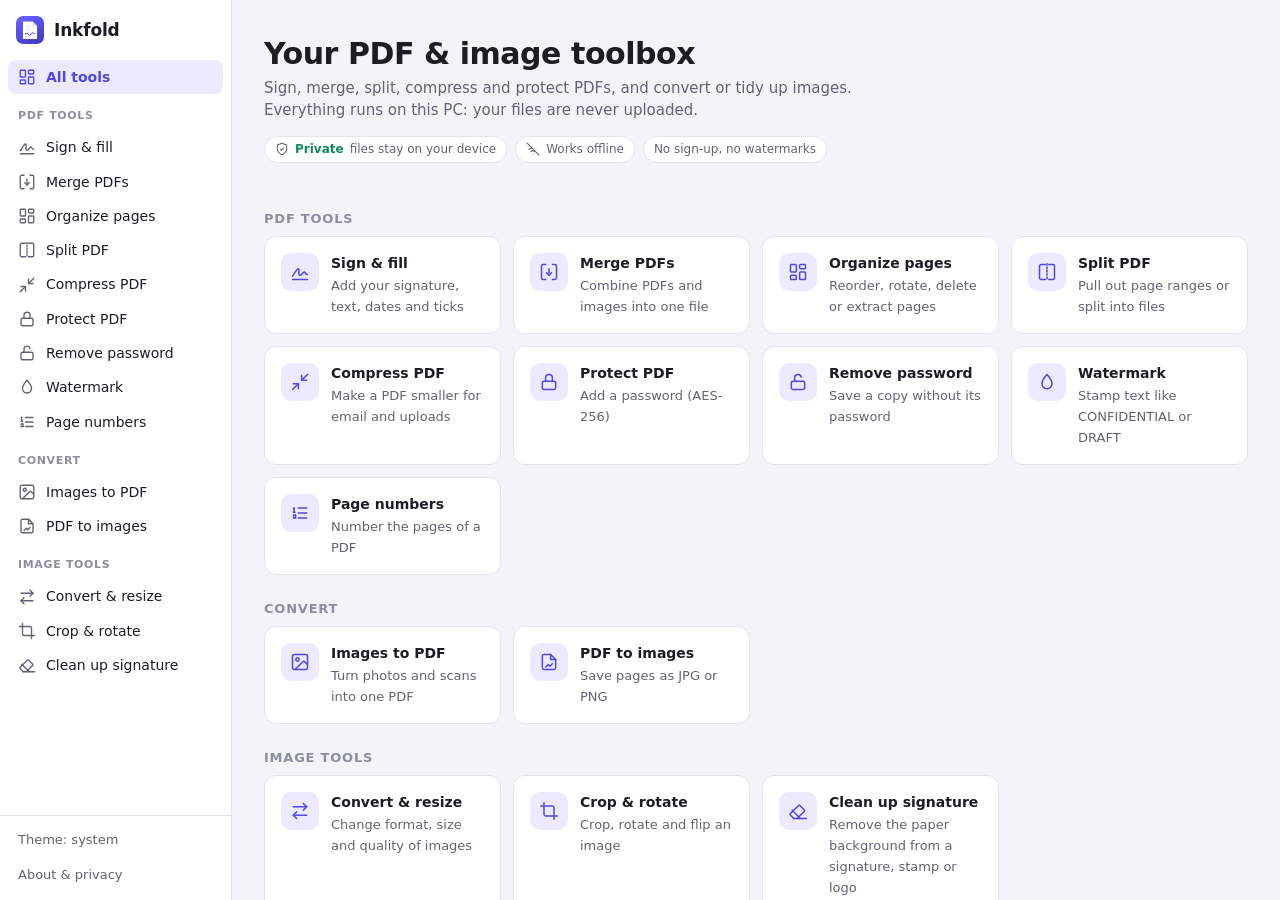
==== index.html @ e1f120ea "Inkfold 1.0.0" ====
<!doctype html>
<html lang="en">
<head>
<meta charset="utf-8">
<meta name="viewport" content="width=device-width, initial-scale=1">
<title>Inkfold – PDF & Image Toolbox</title>
<meta name="description" content="Sign, merge, split, compress and protect PDFs, and convert images. Works offline; your files never leave your device.">
<meta name="theme-color" content="#f3f4f8" media="(prefers-color-scheme: light)">
<meta name="theme-color" content="#1c1d22" media="(prefers-color-scheme: dark)">
<link rel="manifest" href="manifest.webmanifest">
<link rel="icon" href="icons/icon-192.png">
<link rel="stylesheet" href="styles.css">
</head>
<body>
<div class="app">
  <nav class="rail" id="rail" aria-label="Tools">
    <a class="brand" href="#" data-route="home">
      <img src="icons/icon-192.png" alt="" width="28" height="28">
      <span>Inkfold</span>
    </a>
    <div class="rail-list" id="railList"></div>
    <div class="rail-foot">
      <button class="rail-btn" id="themeBtn" type="button" aria-label="Switch theme"></button>
      <a class="rail-btn" href="#about" data-route="about">About &amp; privacy</a>
    </div>
  </nav>
  <main class="main" id="main" tabindex="-1"></main>
</div>
<div class="toasts" id="toasts" role="status" aria-live="polite"></div>
<div class="busy" id="busy" hidden><div class="busy-card"><div class="spinner"></div><div id="busyText">Working…</div><div class="bar"><i id="busyBar"></i></div></div></div>
<dialog id="dlg"></dialog>
<div class="dropveil" id="dropveil" hidden><div>Drop files to open them</div></div>
<script type="module" src="js/app.js"></script>
</body>
</html>
---- styles.css ----
@font-face{font-family:"Caveat";src:url(fonts/caveat.woff2) format("woff2");font-weight:600;font-display:swap}
@font-face{font-family:"Dancing Script";src:url(fonts/dancing.woff2) format("woff2");font-weight:600;font-display:swap}
@font-face{font-family:"Great Vibes";src:url(fonts/greatvibes.woff2) format("woff2");font-display:swap}

:root{
  --bg:#f3f4f8; --panel:#ffffff; --panel-2:#f7f8fb; --line:#e3e5ec; --line-2:#d3d6e0;
  --text:#1b1d24; --muted:#5f6475; --faint:#8a8fa0;
  --accent:#4f46e5; --accent-2:#6d63ff; --accent-ink:#ffffff; --accent-soft:#eceafe;
  --ok:#0f8a5f; --warn:#b26a00; --err:#c9324a;
  --shadow:0 1px 2px rgba(20,22,40,.06),0 4px 16px rgba(20,22,40,.06);
  --shadow-lg:0 12px 40px rgba(20,22,40,.18);
  --radius:12px; --radius-sm:8px;
  --font:"Segoe UI Variable Text","Segoe UI",system-ui,-apple-system,Roboto,"Helvetica Neue",Arial,sans-serif;
  --font-display:"Segoe UI Variable Display","Segoe UI",system-ui,-apple-system,Roboto,sans-serif;
  color-scheme:light;
}
@media (prefers-color-scheme:dark){
  :root:not([data-theme="light"]){
    --bg:#16171c; --panel:#1f2027; --panel-2:#25262e; --line:#2f313b; --line-2:#3a3d49;
    --text:#ecedf3; --muted:#a3a7b7; --faint:#7d8193;
    --accent:#8b83ff; --accent-2:#a49dff; --accent-ink:#14121f; --accent-soft:#2b2950;
    --ok:#3ccf98; --warn:#f0b54a; --err:#ff6b81;
    --shadow:0 1px 2px rgba(0,0,0,.3),0 4px 16px rgba(0,0,0,.25); --shadow-lg:0 12px 40px rgba(0,0,0,.5);
    color-scheme:dark;
  }
}
:root[data-theme="dark"]{
  --bg:#16171c; --panel:#1f2027; --panel-2:#25262e; --line:#2f313b; --line-2:#3a3d49;
  --text:#ecedf3; --muted:#a3a7b7; --faint:#7d8193;
  --accent:#8b83ff; --accent-2:#a49dff; --accent-ink:#14121f; --accent-soft:#2b2950;
  --ok:#3ccf98; --warn:#f0b54a; --err:#ff6b81;
  --shadow:0 1px 2px rgba(0,0,0,.3),0 4px 16px rgba(0,0,0,.25); --shadow-lg:0 12px 40px rgba(0,0,0,.5);
  color-scheme:dark;
}

*{box-sizing:border-box}
html,body{height:100%}
body{margin:0;background:var(--bg);color:var(--text);font:14px/1.45 var(--font);-webkit-font-smoothing:antialiased}
button,input,select,textarea{font:inherit;color:inherit}
a{color:var(--accent)}
:focus-visible{outline:2px solid var(--accent);outline-offset:2px}
[hidden]{display:none!important}

.app{display:grid;grid-template-columns:232px 1fr;height:100vh}
.rail{background:var(--panel);border-right:1px solid var(--line);display:flex;flex-direction:column;min-height:0}
.brand{display:flex;align-items:center;gap:10px;padding:16px 16px 12px;text-decoration:none;color:var(--text);font:600 17px var(--font-display);letter-spacing:-.01em}
.brand img{border-radius:7px}
.rail-list{flex:1;overflow:auto;padding:4px 8px 8px}
.rail-group{font-size:11px;font-weight:600;text-transform:uppercase;letter-spacing:.06em;color:var(--faint);padding:14px 10px 6px}
.rail-item{display:flex;align-items:center;gap:10px;width:100%;padding:7px 10px;border:0;background:none;border-radius:var(--radius-sm);text-align:left;cursor:pointer;color:var(--text);text-decoration:none}
.rail-item svg{width:18px;height:18px;flex:none;color:var(--muted)}
.rail-item:hover{background:var(--panel-2)}
.rail-item[aria-current="page"]{background:var(--accent-soft);color:var(--accent);font-weight:600}
.rail-item[aria-current="page"] svg{color:var(--accent)}
.rail-foot{border-top:1px solid var(--line);padding:8px;display:flex;flex-direction:column;gap:2px}
.rail-btn{display:block;padding:7px 10px;border:0;background:none;border-radius:var(--radius-sm);text-align:left;cursor:pointer;color:var(--muted);text-decoration:none;font-size:13px}
.rail-btn:hover{background:var(--panel-2);color:var(--text)}

.main{overflow:auto;min-width:0;outline:none}
.page{max-width:1120px;margin:0 auto;padding:28px 32px 48px}
.page-head{display:flex;align-items:flex-start;gap:14px;margin-bottom:20px}
.page-head .ico{width:44px;height:44px;border-radius:12px;background:var(--accent-soft);color:var(--accent);display:grid;place-items:center;flex:none}
.page-head .ico svg{width:24px;height:24px}
h1{font:600 24px/1.2 var(--font-display);margin:0 0 4px;letter-spacing:-.015em}
h2{font:600 16px var(--font-display);margin:0 0 10px}
.sub{color:var(--muted);margin:0}

.hero{padding:8px 0 22px}
.hero h1{font-size:30px}
.hero p{color:var(--muted);font-size:15px;margin:6px 0 0;max-width:640px}
.badges{display:flex;gap:8px;flex-wrap:wrap;margin-top:14px}
.badge{display:inline-flex;align-items:center;gap:6px;font-size:12px;padding:4px 10px;border-radius:999px;background:var(--panel);border:1px solid var(--line);color:var(--muted)}
.badge b{color:var(--ok);font-weight:700}
.grid{display:grid;grid-template-columns:repeat(auto-fill,minmax(230px,1fr));gap:12px}
.card{background:var(--panel);border:1px solid var(--line);border-radius:var(--radius);box-shadow:var(--shadow)}
.tool-card{display:flex;gap:12px;padding:16px;text-decoration:none;color:var(--text);cursor:pointer;border:1px solid var(--line);background:var(--panel);border-radius:var(--radius);text-align:left;transition:border-color .15s,transform .15s,box-shadow .15s}
.tool-card:hover{border-color:var(--accent);transform:translateY(-1px);box-shadow:var(--shadow)}
.tool-card .ico{width:38px;height:38px;border-radius:10px;background:var(--accent-soft);color:var(--accent);display:grid;place-items:center;flex:none}
.tool-card .ico svg{width:20px;height:20px}
.tool-card b{display:block;font-weight:600;margin-bottom:2px}
.tool-card span{color:var(--muted);font-size:13px}
.section-title{font:600 13px var(--font);text-transform:uppercase;letter-spacing:.06em;color:var(--faint);margin:26px 0 10px}

.drop{border:2px dashed var(--line-2);border-radius:var(--radius);background:var(--panel);padding:36px 20px;text-align:center;cursor:pointer;transition:border-color .15s,background .15s}
.drop:hover,.drop.over{border-color:var(--accent);background:var(--accent-soft)}
.drop svg{width:40px;height:40px;color:var(--accent);margin-bottom:8px}
.drop b{display:block;font-size:16px;margin-bottom:4px}
.drop span{color:var(--muted);font-size:13px}
.drop.compact{padding:14px;display:flex;align-items:center;justify-content:center;gap:10px}
.drop.compact svg{width:20px;height:20px;margin:0}
.drop.compact b{display:inline;font-size:14px;margin:0}

.btn{display:inline-flex;align-items:center;justify-content:center;gap:8px;height:36px;padding:0 16px;border-radius:var(--radius-sm);border:1px solid var(--line-2);background:var(--panel);cursor:pointer;font-weight:500;white-space:nowrap;text-decoration:none;color:var(--text)}
.btn:hover{background:var(--panel-2)}
.btn svg{width:16px;height:16px}
.btn.primary{background:var(--accent);border-color:var(--accent);color:var(--accent-ink);font-weight:600}
.btn.primary:hover{background:var(--accent-2);border-color:var(--accent-2)}
.btn.danger{color:var(--err)}
.btn.sm{height:30px;padding:0 10px;font-size:13px}
.btn.icon{width:32px;padding:0}
.btn:disabled{opacity:.5;cursor:not-allowed}
.btn.big{height:44px;padding:0 22px;font-size:15px}
.btn[aria-pressed="true"]{border-color:var(--accent);background:var(--accent-soft);color:var(--text);font-weight:600}

.toolbar{display:flex;flex-wrap:wrap;align-items:center;gap:8px;margin:14px 0}
.toolbar .grow{flex:1}
.panel{background:var(--panel);border:1px solid var(--line);border-radius:var(--radius);padding:18px;margin-top:14px}
.row{display:flex;flex-wrap:wrap;gap:14px;align-items:flex-end}
.field{display:flex;flex-direction:column;gap:5px;min-width:140px}
.field>span{font-size:12px;font-weight:600;color:var(--muted)}
.field small{color:var(--faint);font-size:12px}
input[type=text],input[type=password],input[type=number],input[type=date],select,textarea{height:36px;padding:0 10px;border:1px solid var(--line-2);border-radius:var(--radius-sm);background:var(--panel-2);min-width:0}
textarea{height:auto;padding:8px 10px}
input:focus,select:focus,textarea:focus{outline:2px solid var(--accent);outline-offset:-1px;border-color:transparent}
input[type=range]{accent-color:var(--accent);width:160px}
input[type=color]{width:44px;height:36px;padding:2px;border:1px solid var(--line-2);border-radius:var(--radius-sm);background:var(--panel-2)}
.check{display:flex;align-items:center;gap:8px;cursor:pointer}
.check input{accent-color:var(--accent);width:16px;height:16px}
.seg{display:inline-flex;border:1px solid var(--line-2);border-radius:var(--radius-sm);overflow:hidden;background:var(--panel-2)}
.seg button{border:0;background:none;padding:0 12px;height:34px;cursor:pointer;color:var(--muted)}
.seg button+button{border-left:1px solid var(--line-2)}
.seg button[aria-pressed="true"]{background:var(--accent);color:var(--accent-ink);font-weight:600}
.hint{color:var(--muted);font-size:13px}
.note{display:flex;gap:10px;align-items:flex-start;padding:10px 12px;border-radius:var(--radius-sm);background:var(--accent-soft);color:var(--text);font-size:13px;margin-top:12px}
.note.warn{background:color-mix(in srgb,var(--warn) 14%,transparent)}
.actions{display:flex;flex-wrap:wrap;gap:10px;align-items:center;margin-top:18px}

/* file list */
.files{display:flex;flex-direction:column;gap:6px;margin-top:14px}
.file{display:flex;align-items:center;gap:12px;padding:8px 10px;background:var(--panel);border:1px solid var(--line);border-radius:var(--radius-sm)}
.file.dragging{opacity:.4}
.file.over{border-color:var(--accent);box-shadow:0 0 0 2px var(--accent-soft)}
.file .thumb{width:40px;height:52px;border-radius:4px;background:var(--panel-2);border:1px solid var(--line);flex:none;object-fit:contain;display:grid;place-items:center;overflow:hidden}
.file .thumb canvas,.file .thumb img{max-width:100%;max-height:100%}
.file .meta{flex:1;min-width:0}
.file .meta b{display:block;font-weight:600;overflow:hidden;text-overflow:ellipsis;white-space:nowrap}
.file .meta span{color:var(--muted);font-size:12px}
.grip{cursor:grab;color:var(--faint);padding:4px;display:grid;place-items:center}
.grip svg{width:16px;height:16px}

/* page grid */
.pages{display:grid;grid-template-columns:repeat(auto-fill,minmax(150px,1fr));gap:14px;margin-top:14px}
.pg{position:relative;background:var(--panel);border:2px solid var(--line);border-radius:var(--radius);padding:10px 10px 6px;cursor:pointer;user-select:none;transition:border-color .12s}
.pg:hover{border-color:var(--line-2)}
.pg.sel{border-color:var(--accent);background:var(--accent-soft)}
.pg.dragging{opacity:.35}
.pg.over-before{box-shadow:-4px 0 0 var(--accent)}
.pg.over-after{box-shadow:4px 0 0 var(--accent)}
.pg .cv{height:170px;display:grid;place-items:center}
.pg canvas{max-width:100%;max-height:170px;box-shadow:0 1px 4px rgba(0,0,0,.18);background:#fff;transition:transform .2s}
.pg .lbl{display:flex;align-items:center;justify-content:space-between;margin-top:6px;font-size:12px;color:var(--muted)}
.pg .tools{position:absolute;top:6px;right:6px;display:flex;gap:4px;opacity:0;transition:opacity .12s}
.pg:hover .tools,.pg:focus-within .tools{opacity:1}
.pg .tools button{width:28px;height:28px;border-radius:6px;border:1px solid var(--line-2);background:var(--panel);display:grid;place-items:center;cursor:pointer;padding:0}
.pg .tools svg{width:15px;height:15px}
.pg .tick{position:absolute;top:8px;left:8px;width:20px;height:20px;border-radius:50%;border:2px solid var(--line-2);background:var(--panel);display:grid;place-items:center}
.pg.sel .tick{background:var(--accent);border-color:var(--accent);color:var(--accent-ink)}
.pg .tick svg{width:12px;height:12px;opacity:0}
.pg.sel .tick svg{opacity:1}
.pg .src{position:absolute;bottom:30px;left:12px;font-size:10px;font-weight:700;padding:1px 6px;border-radius:4px;color:#fff}

/* sign editor */
.editor{display:grid;grid-template-columns:1fr 260px;gap:16px;margin-top:14px;align-items:start}
.viewer{background:var(--panel-2);border:1px solid var(--line);border-radius:var(--radius);padding:20px;display:flex;flex-direction:column;align-items:center;gap:18px;max-height:calc(100vh - 210px);overflow:auto}
.sheet{position:relative;box-shadow:0 2px 10px rgba(0,0,0,.18);background:#fff;flex:none}
.sheet canvas{display:block}
.sheet.armed{cursor:crosshair}
.pnum{font-size:12px;color:var(--muted);margin:-12px 0 0}
.item{position:absolute;border:1px dashed transparent;cursor:move;touch-action:none}
.item:hover,.item.active{border-color:var(--accent)}
.item img{width:100%;height:100%;display:block;pointer-events:none}
.item .txt{white-space:pre;line-height:1.15;pointer-events:none;color:#111;font-family:Helvetica,Arial,sans-serif}
.item .rz{position:absolute;right:-6px;bottom:-6px;width:12px;height:12px;border-radius:50%;background:var(--accent);border:2px solid #fff;cursor:nwse-resize;display:none}
.item .del{position:absolute;right:-10px;top:-10px;width:20px;height:20px;border-radius:50%;background:var(--err);color:#fff;border:2px solid #fff;font-size:12px;line-height:14px;text-align:center;cursor:pointer;display:none;padding:0}
.item.active .rz,.item.active .del,.item:hover .rz,.item:hover .del{display:block}
.side{position:sticky;top:0;display:flex;flex-direction:column;gap:10px}
.side .card{padding:14px}
.palette{display:grid;grid-template-columns:1fr 1fr;gap:8px}
.palette button{display:flex;flex-direction:column;align-items:center;gap:4px;padding:10px 6px;border:1px solid var(--line-2);border-radius:var(--radius-sm);background:var(--panel-2);cursor:pointer;font-size:12px}
.palette button svg{width:20px;height:20px;color:var(--accent)}
.palette button[aria-pressed="true"]{border-color:var(--accent);background:var(--accent-soft)}
.sigs{display:flex;flex-wrap:wrap;gap:6px}
.sigs button{border:1px solid var(--line-2);background:#fff;border-radius:6px;padding:4px;cursor:pointer;width:100px;height:44px;display:grid;place-items:center;position:relative}
.sigs img{max-width:100%;max-height:100%}
.sigs button svg{width:20px;height:20px;color:var(--accent)}

/* dialog */
dialog{border:0;border-radius:var(--radius);padding:0;background:var(--panel);color:var(--text);box-shadow:var(--shadow-lg);width:min(560px,calc(100vw - 32px));max-height:calc(100vh - 32px)}
dialog::backdrop{background:rgba(10,12,20,.45)}
.dlg-head{padding:16px 18px 0;font:600 17px var(--font-display)}
.dlg-body{padding:12px 18px}
.dlg-foot{padding:12px 18px 16px;display:flex;justify-content:flex-end;gap:8px}
.pad{width:100%;height:180px;border:1px solid var(--line-2);border-radius:var(--radius-sm);background:#fff;touch-action:none;cursor:crosshair;display:block}
.typed-opts{display:grid;grid-template-columns:1fr;gap:6px;margin-top:10px}
.typed-opts button{height:56px;border:1px solid var(--line-2);border-radius:var(--radius-sm);background:#fff;color:#111;font-size:30px;cursor:pointer;overflow:hidden;white-space:nowrap}
.typed-opts button[aria-pressed="true"]{border-color:var(--accent);box-shadow:0 0 0 2px var(--accent-soft)}
.tabs{display:flex;gap:4px;border-bottom:1px solid var(--line);margin-bottom:12px}
.tabs button{border:0;background:none;padding:8px 12px;cursor:pointer;color:var(--muted);border-bottom:2px solid transparent;margin-bottom:-1px}
.tabs button[aria-selected="true"]{color:var(--accent);border-color:var(--accent);font-weight:600}

/* crop */
.crop-wrap{position:relative;display:inline-block;max-width:100%;user-select:none;touch-action:none;background:repeating-conic-gradient(#ccc 0 25%,#fff 0 50%) 0 0/16px 16px}
.crop-wrap canvas{display:block;max-width:100%;max-height:60vh}
.crop-box{position:absolute;border:2px solid #fff;box-shadow:0 0 0 9999px rgba(0,0,0,.45);cursor:move}
.crop-box i{position:absolute;width:14px;height:14px;background:#fff;border:2px solid var(--accent);border-radius:3px}
.crop-box i[data-h=nw]{left:-8px;top:-8px;cursor:nwse-resize}.crop-box i[data-h=ne]{right:-8px;top:-8px;cursor:nesw-resize}
.crop-box i[data-h=sw]{left:-8px;bottom:-8px;cursor:nesw-resize}.crop-box i[data-h=se]{right:-8px;bottom:-8px;cursor:nwse-resize}
.checker{background:repeating-conic-gradient(#ccc 0 25%,#fff 0 50%) 0 0/16px 16px;border-radius:var(--radius-sm);display:inline-block}
.compare{display:grid;grid-template-columns:1fr 1fr;gap:12px;margin-top:12px}
.compare figure{margin:0;text-align:center}
.compare figcaption{font-size:12px;color:var(--muted);margin-top:6px}
.compare canvas{max-width:100%;max-height:300px}

.result{display:flex;align-items:center;gap:12px;padding:14px 16px;border-radius:var(--radius);background:color-mix(in srgb,var(--ok) 12%,var(--panel));border:1px solid color-mix(in srgb,var(--ok) 35%,transparent);margin-top:16px}
.result svg{width:22px;height:22px;color:var(--ok);flex:none}
.result .grow{flex:1}
.result b{display:block}
.result span{color:var(--muted);font-size:13px}

.toasts{position:fixed;bottom:20px;left:50%;transform:translateX(-50%);display:flex;flex-direction:column;gap:8px;z-index:50;pointer-events:none;width:max-content;max-width:calc(100vw - 32px)}
.toast{background:var(--text);color:var(--bg);padding:10px 16px;border-radius:var(--radius-sm);box-shadow:var(--shadow-lg);font-size:13px;animation:tin .2s ease-out}
.toast.err{background:var(--err);color:#fff}
@keyframes tin{from{opacity:0;transform:translateY(8px)}}
.busy{position:fixed;inset:0;background:rgba(10,12,20,.35);display:grid;place-items:center;z-index:40}
.busy-card{background:var(--panel);border-radius:var(--radius);padding:22px 26px;box-shadow:var(--shadow-lg);display:flex;flex-direction:column;align-items:center;gap:12px;min-width:260px}
.spinner{width:28px;height:28px;border:3px solid var(--accent-soft);border-top-color:var(--accent);border-radius:50%;animation:spin .8s linear infinite}
@keyframes spin{to{transform:rotate(360deg)}}
.bar{width:100%;height:4px;background:var(--accent-soft);border-radius:4px;overflow:hidden}
.bar i{display:block;height:100%;width:0;background:var(--accent);transition:width .15s}
.dropveil{position:fixed;inset:12px;border:3px dashed var(--accent);border-radius:16px;background:color-mix(in srgb,var(--accent) 12%,transparent);display:grid;place-items:center;z-index:60;font:600 20px var(--font-display);color:var(--accent);pointer-events:none}
.about p,.about li{color:var(--muted);max-width:720px}
.about h2{margin-top:22px}
.kbd{font:12px ui-monospace,Consolas,monospace;padding:1px 6px;border:1px solid var(--line-2);border-bottom-width:2px;border-radius:4px;background:var(--panel-2)}

@media (max-width:860px){
  .app{grid-template-columns:1fr;grid-template-rows:auto 1fr;height:100vh}
  .rail{flex-direction:row;align-items:center;border-right:0;border-bottom:1px solid var(--line);overflow-x:auto}
  .rail-list{display:flex;overflow:visible;padding:6px;flex:none}
  .rail-group{display:none}
  .rail-item{white-space:nowrap;width:auto}
  .rail-foot{flex-direction:row;border:0;padding:6px}
  .rail-btn{white-space:nowrap}
  .brand span{display:none}
  .page{padding:20px 16px 40px}
  .editor{grid-template-columns:1fr}
  .side{position:static;order:-1}
  .viewer{max-height:none}
  .compare{grid-template-columns:1fr}
}
@media (prefers-reduced-motion:reduce){*{transition:none!important;animation:none!important}}
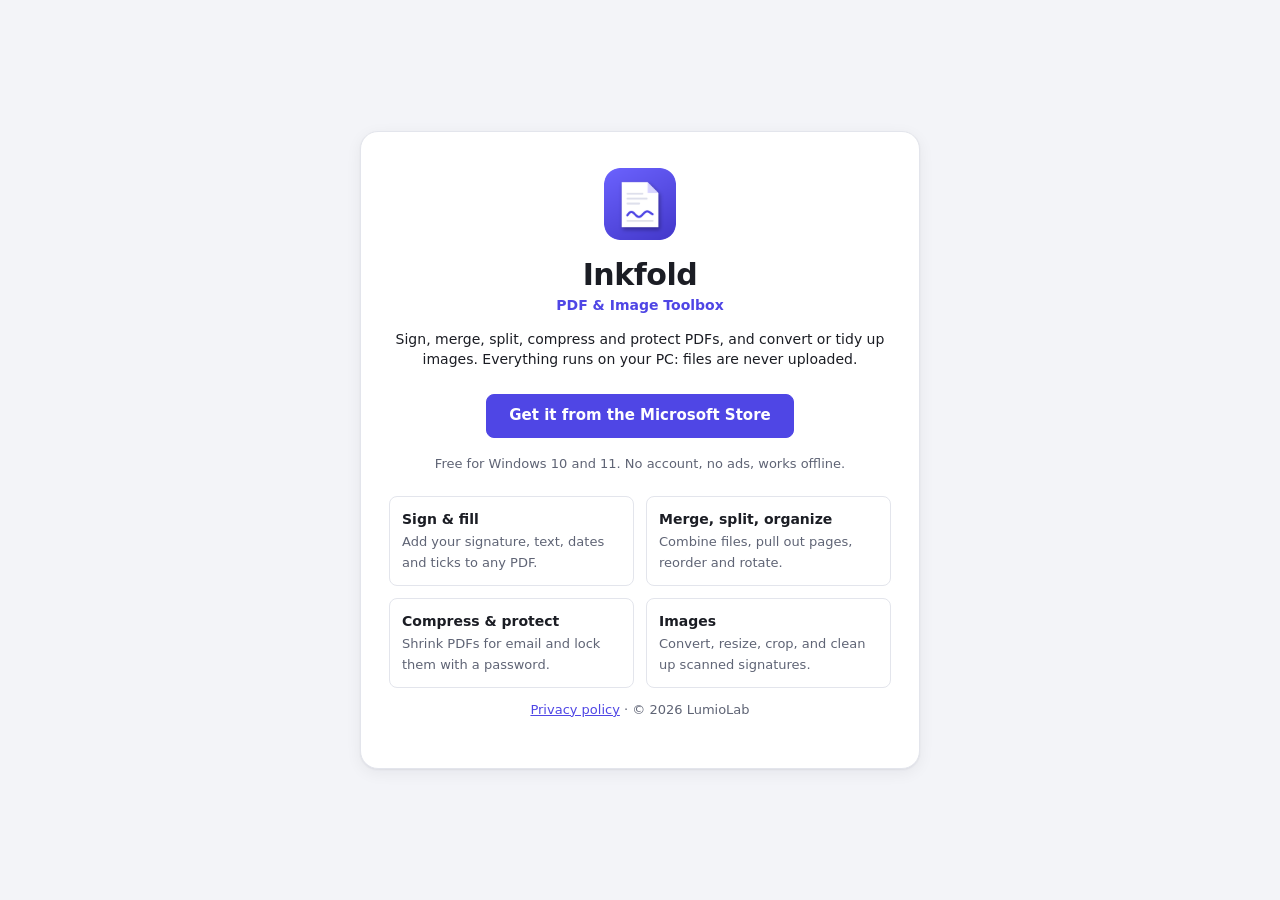
==== commit ad1e90fa: "Inkfold 1.1.0: optional Store tips, browser landing page" ====
--- a/index.html
+++ b/index.html
@@ -22,6 +22,7 @@
     <div class="rail-foot">
       <button class="rail-btn" id="themeBtn" type="button" aria-label="Switch theme"></button>
       <a class="rail-btn" href="#about" data-route="about">About &amp; privacy</a>
+      <button class="rail-btn rail-support" id="supportBtn" type="button" hidden><span aria-hidden="true">&#9749;</span> Support Inkfold</button>
     </div>
   </nav>
   <main class="main" id="main" tabindex="-1"></main>
--- a/styles.css
+++ b/styles.css
@@ -248,3 +248,30 @@
   .compare{grid-template-columns:1fr}
 }
 @media (prefers-reduced-motion:reduce){*{transition:none!important;animation:none!important}}
+/* optional support (Store tips) */
+.rail-support{color:var(--muted)}
+.rail-support:hover{color:var(--accent)}
+.tip-line{display:flex;flex-wrap:wrap;align-items:center;gap:4px;margin-top:8px;padding:0 4px;font-size:13px;color:var(--muted)}
+.linkish{background:none;border:0;padding:0;font:inherit;color:var(--accent);font-weight:600;cursor:pointer}
+.linkish:hover{text-decoration:underline}
+.tip-off{margin-left:auto;border:0;background:none;color:var(--muted);font-size:12px;cursor:pointer;padding:2px 6px;border-radius:6px}
+.tip-off:hover{background:var(--panel-2);color:var(--text)}
+
+/* ---------- Store tips ---------- */
+.rail-support{background:none;border:0;text-align:left;cursor:pointer;font:inherit}
+.tip-grid{display:grid;grid-template-columns:repeat(auto-fit,minmax(130px,1fr));gap:10px;margin-top:12px;max-width:520px}
+.tip-btn{display:flex;flex-direction:column;align-items:center;gap:2px;padding:14px 10px;border:1px solid var(--line);border-radius:var(--radius);background:var(--panel);color:var(--text);cursor:pointer;font:inherit;transition:border-color .15s,transform .15s}
+.tip-btn:hover{border-color:var(--accent);transform:translateY(-1px)}
+.tip-btn .tip-emoji{font-size:26px;line-height:1.2}
+.tip-btn span:last-child{color:var(--muted);font-size:13px}
+/* ---------- Store landing (plain browser) ---------- */
+.landing{min-height:100vh;display:grid;place-items:center;padding:32px 16px;background:var(--bg)}
+.landing-card{max-width:560px;width:100%;text-align:center;background:var(--panel);border:1px solid var(--line);border-radius:18px;padding:36px 28px;box-shadow:var(--shadow)}
+.landing-icon{border-radius:16px}
+.landing h1{margin:12px 0 2px;font-size:30px}
+.landing-tag{color:var(--accent);font-weight:600;margin:0 0 12px}
+.store-cta{margin:10px 0 4px;display:inline-flex;align-items:center;text-decoration:none}
+.landing-feats{display:grid;grid-template-columns:repeat(auto-fit,minmax(200px,1fr));gap:12px;text-align:left;margin:22px 0 10px}
+.landing-feats div{padding:12px;border:1px solid var(--line);border-radius:var(--radius-sm)}
+.landing-feats b{display:block;margin-bottom:2px}
+.landing-feats span{color:var(--muted);font-size:13px}
